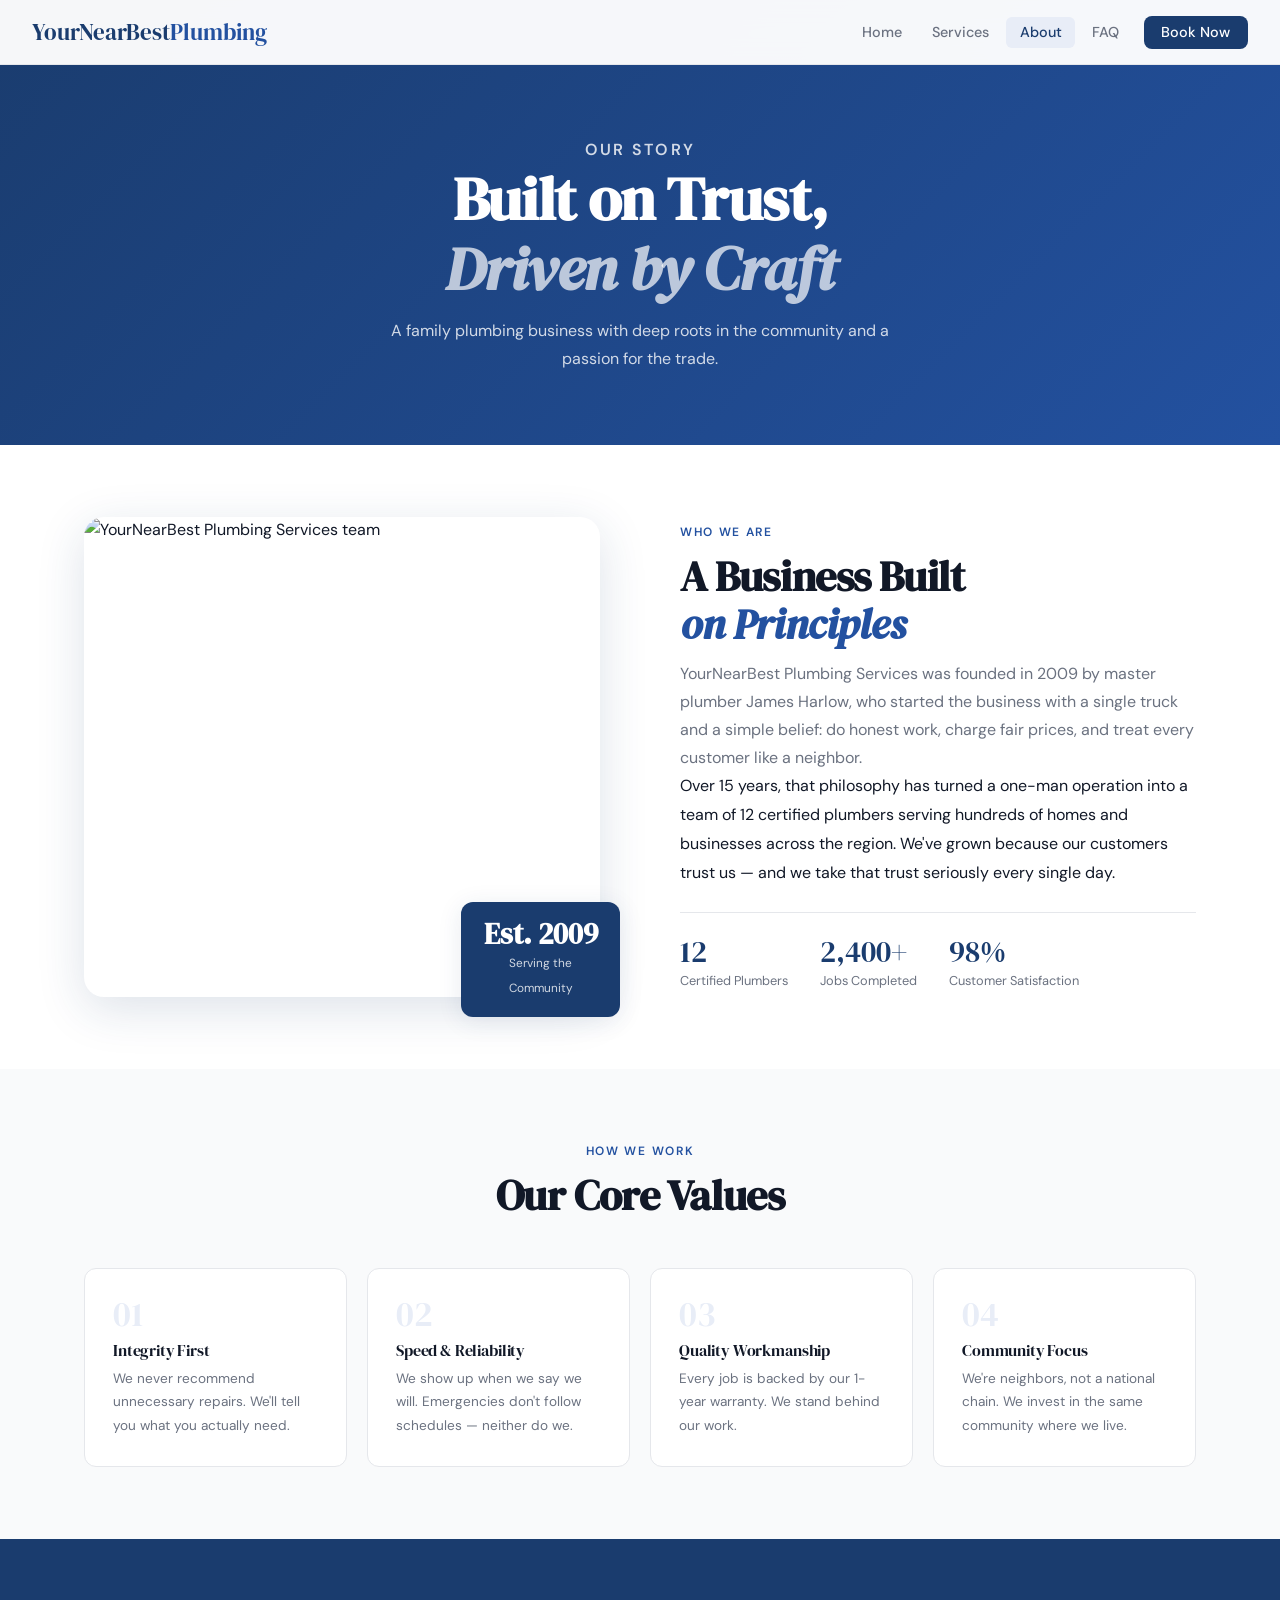
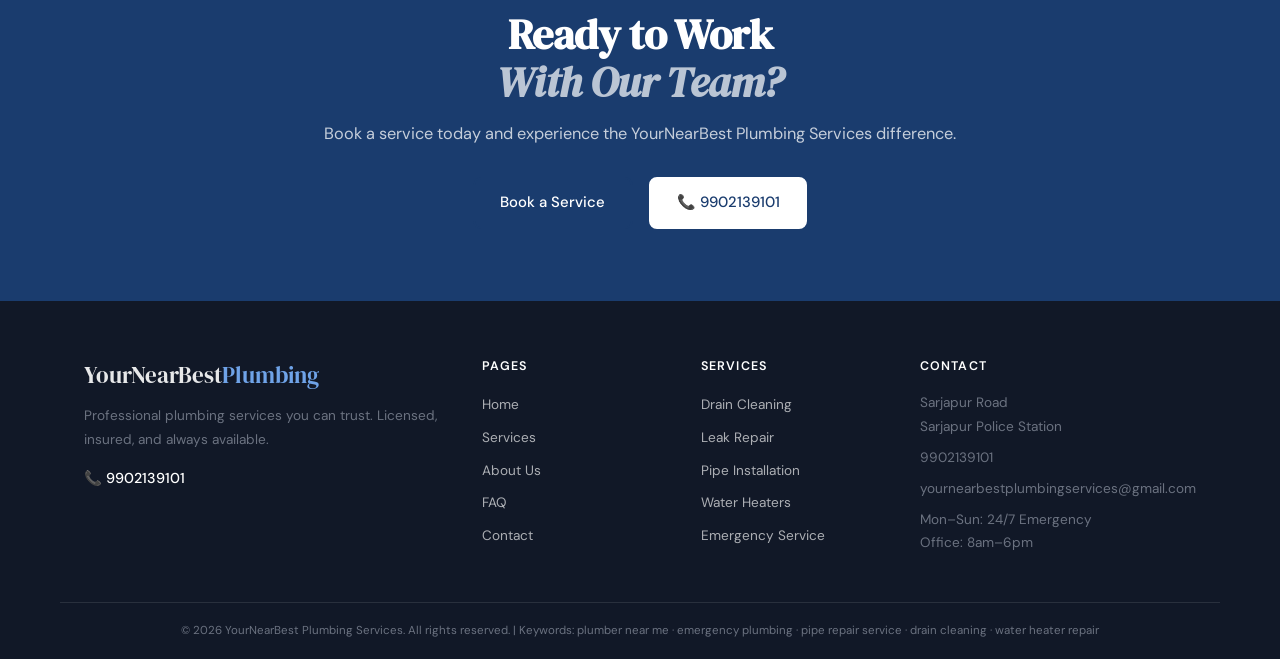
==== about.html @ a6e7dd5d "main-website-firsst-commit" ====
<!DOCTYPE html>
<html lang="en">
<head>
  <meta charset="UTF-8" />
  <meta name="viewport" content="width=device-width, initial-scale=1.0" />
  <title>About Us | YourNearBest Plumbing Services</title>
  <meta name="description" content="Learn the story of YourNearBest Plumbing Services — from humble beginnings to a trusted local plumbing company with commitment to service." />
  <link rel="preconnect" href="https://fonts.googleapis.com">
  <link href="https://fonts.googleapis.com/css2?family=DM+Serif+Display:ital@0;1&family=DM+Sans:wght@300;400;500&display=swap" rel="stylesheet">
  <link rel="stylesheet" href="style.css" />
</head>
<body>
  <nav class="nav" id="nav">
    <a href="index.html" class="nav-logo">YourNearBest<span>Plumbing</span></a>
    <button class="nav-toggle" id="navToggle" aria-label="Toggle menu"><span></span><span></span><span></span></button>
    <ul class="nav-links" id="navLinks">
      <li><a href="index.html">Home</a></li>
      <li><a href="services.html">Services</a></li>
      <li><a href="about.html" class="active">About</a></li>
      <li><a href="faq.html">FAQ</a></li>
      <li><a href="contact.html" class="nav-cta">Book Now</a></li>
    </ul>
  </nav>
  <section class="page-hero">
    <div class="container">
      <p class="section-eyebrow">Our Story</p>
      <h1>Built on Trust,<br><em>Driven by Craft</em></h1>
      <p>A family plumbing business with deep roots in the community and a passion for the trade.</p>
    </div>
  </section>
  <section class="section">
    <div class="container why-us-inner">
      <div class="why-us-img">
        <img src="https://images.unsplash.com/photo-1607472586893-edb57bdc0e39?w=600&q=80" alt="YourNearBest Plumbing Services team" />
        <div class="why-us-badge">
          <strong>Est. 2009</strong>
          <span>Serving the<br>Community</span>
        </div>
      </div>
      <div class="why-us-content">
        <p class="section-eyebrow">Who We Are</p>
        <h2>A Business Built<br><em>on Principles</em></h2>
        <p class="section-sub">YourNearBest Plumbing Services was founded in 2009 by master plumber James Harlow, who started the business with a single truck and a simple belief: do honest work, charge fair prices, and treat every customer like a neighbor.</p>
        <p style="color: var(--text-muted); margin-bottom: 1.5rem; line-height: 1.8;">Over 15 years, that philosophy has turned a one-man operation into a team of 12 certified plumbers serving hundreds of homes and businesses across the region. We've grown because our customers trust us — and we take that trust seriously every single day.</p>
        <div class="about-stats">
          <div class="about-stat"><span>12</span><p>Certified Plumbers</p></div>
          <div class="about-stat"><span>2,400+</span><p>Jobs Completed</p></div>
          <div class="about-stat"><span>98%</span><p>Customer Satisfaction</p></div>
        </div>
      </div>
    </div>
  </section>
 
  <section class="section values-section">
    <div class="container">
      <div class="section-header">
        <p class="section-eyebrow">How We Work</p>
        <h2>Our Core Values</h2>
      </div>
      <div class="values-grid">
        <div class="value-card">
          <div class="value-num">01</div>
          <h3>Integrity First</h3>
          <p>We never recommend unnecessary repairs. We'll tell you what you actually need.</p>
        </div>
        <div class="value-card">
          <div class="value-num">02</div>
          <h3>Speed & Reliability</h3>
          <p>We show up when we say we will. Emergencies don't follow schedules — neither do we.</p>
        </div>
        <div class="value-card">
          <div class="value-num">03</div>
          <h3>Quality Workmanship</h3>
          <p>Every job is backed by our 1-year warranty. We stand behind our work.</p>
        </div>
        <div class="value-card">
          <div class="value-num">04</div>
          <h3>Community Focus</h3>
          <p>We're neighbors, not a national chain. We invest in the same community where we live.</p>
        </div>
      </div>
    </div>
  </section>
  <section class="cta-banner">
    <div class="container">
      <h2>Ready to Work<br><em>With Our Team?</em></h2>
      <p>Book a service today and experience the YourNearBest Plumbing Services difference.</p>
      <div class="cta-actions">
        <a href="contact.html" class="btn-primary">Book a Service</a>
        <a href="tel:+919902139101" class="btn-white">📞 9902139101</a>
      </div>
    </div>
  </section>
  <footer class="footer">
    <div class="container footer-inner">
      <div class="footer-brand">
        <a href="index.html" class="nav-logo">YourNearBest<span>Plumbing</span></a>
        <p>Professional plumbing services you can trust. Licensed, insured, and always available.</p>
        <a href="tel:+919902139101" class="footer-phone">📞 9902139101</a>
      </div>
      <div class="footer-links">
        <h4>Pages</h4>
        <ul>
          <li><a href="index.html">Home</a></li>
          <li><a href="services.html">Services</a></li>
          <li><a href="about.html">About Us</a></li>
          <li><a href="faq.html">FAQ</a></li>
          <li><a href="contact.html">Contact</a></li>
        </ul>
      </div>
      <div class="footer-links">
        <h4>Services</h4>
        <ul>
          <li><a href="services.html#drain">Drain Cleaning</a></li>
          <li><a href="services.html#leak">Leak Repair</a></li>
          <li><a href="services.html#pipe">Pipe Installation</a></li>
          <li><a href="services.html#water-heater">Water Heaters</a></li>
          <li><a href="services.html#emergency">Emergency Service</a></li>
        </ul>
      </div>
      <div class="footer-contact">
        <h4>Contact</h4>
        <p>Sarjapur Road<br>Sarjapur Police Station</p>
        <p><a href="tel:+919902139101">9902139101</a></p>
        <p><a href="mailto:yournearbestplumbingservices@gmail.com">yournearbestplumbingservices@gmail.com</a></p>
        <p>Mon–Sun: 24/7 Emergency<br>Office: 8am–6pm</p>
      </div>
    </div>
    <div class="footer-bottom">
      <p>© 2026 YourNearBest Plumbing Services. All rights reserved. | Keywords: plumber near me · emergency plumbing · pipe repair service · drain cleaning · water heater repair</p>
    </div>
  </footer>
  <script src="main.js"></script>
</body>
</html>
---- style.css ----
/* ============================================================
   FLOWRIGHT PLUMBING — style.css
   Clean, single-source. No duplicate rules.
   ============================================================ */

/* ── RESET ── */
*, *::before, *::after { box-sizing: border-box; margin: 0; padding: 0; }

/* ── TOKENS ── */
:root {
  --blue:       #1a3c6e;
  --blue-mid:   #2351a0;
  --blue-light: #e8edf7;
  --accent:     #e35b2a;
  --text:       #111827;
  --muted:      #6b7280;
  --border:     #e5e7eb;
  --white:      #ffffff;
  --off:        #f9fafb;
  --radius:     12px;
  --ease:       0.22s ease;
  --shadow:     0 4px 24px rgba(26,60,110,.10);
  --shadow-lg:  0 12px 48px rgba(26,60,110,.15);
}

/* ── BASE ── */
html { scroll-behavior: smooth; }

body {
  font-family: 'DM Sans', sans-serif;
  color: var(--text);
  background: var(--white);
  line-height: 1.6;
  -webkit-font-smoothing: antialiased;
}

img { display: block; width: 100%; height: 100%; object-fit: cover; }
a   { color: inherit; text-decoration: none; }

/* ── TYPOGRAPHY ── */
h1, h2, h3 {
  font-family: 'DM Serif Display', serif;
  line-height: 1.15;
  letter-spacing: -0.01em;
}
h1 { font-size: clamp(2.2rem, 5vw, 3.8rem); }
h2 { font-size: clamp(1.7rem, 3.5vw, 2.6rem); }
h3 { font-size: 1.15rem; font-weight: 400; }
em { font-style: italic; color: var(--blue-mid); }
p  { color: var(--muted); line-height: 1.75; }

/* ── LAYOUT ── */
.container {
  max-width: 1160px;
  margin: 0 auto;
  padding: 0 1.5rem;
}
.section { padding: 4.5rem 0; }

.section-header { text-align: center; margin-bottom: 3rem; }
.section-eyebrow {
  display: block;
  font-size: 0.75rem;
  font-weight: 600;
  letter-spacing: 0.14em;
  text-transform: uppercase;
  color: var(--blue-mid);
  margin-bottom: 0.6rem;
}
.section-sub {
  max-width: 540px;
  margin: 0.75rem auto 0;
  font-size: 1rem;
}

/* ── BUTTONS ── */
.btn-primary,
.btn-ghost,
.btn-white {
  display: inline-flex;
  align-items: center;
  gap: 0.5rem;
  padding: 0.75rem 1.6rem;
  border-radius: 8px;
  font-size: 0.93rem;
  font-weight: 500;
  font-family: 'DM Sans', sans-serif;
  cursor: pointer;
  transition: var(--ease);
  border: 2px solid transparent;
  white-space: nowrap;
  text-decoration: none;
}
.btn-primary  { background: var(--blue);    color: var(--white); border-color: var(--blue); }
.btn-primary:hover { background: var(--blue-mid); border-color: var(--blue-mid); transform: translateY(-1px); }
.btn-ghost    { background: transparent;    color: var(--blue);  border-color: var(--blue); }
.btn-ghost:hover  { background: var(--blue); color: var(--white); }
.btn-white    { background: var(--white);   color: var(--blue);  border-color: var(--white); }
.btn-white:hover  { background: var(--blue-light); color: var(--blue); }

/* ── NAV ── */
.nav {
  position: fixed;
  top: 0; left: 0; right: 0;
  z-index: 200;
  display: flex;
  align-items: center;
  justify-content: space-between;
  padding: 0.85rem 2rem;
  background: rgba(255,255,255,.96);
  backdrop-filter: blur(12px);
  border-bottom: 1px solid var(--border);
  transition: box-shadow var(--ease);
}
.nav.scrolled { box-shadow: var(--shadow); }

.nav-logo {
  font-family: 'DM Serif Display', serif;
  font-size: 1.45rem;
  color: var(--blue);
}
.nav-logo span { color: var(--blue-mid); }

.nav-links {
  list-style: none;
  display: flex;
  align-items: center;
  gap: 0.2rem;
}
.nav-links a {
  padding: 0.4rem 0.85rem;
  border-radius: 6px;
  font-size: 0.9rem;
  font-weight: 500;
  color: var(--muted);
  transition: var(--ease);
}
.nav-links a:hover,
.nav-links a.active { color: var(--blue); background: var(--blue-light); }

.nav-cta {
  background: var(--blue) !important;
  color: var(--white) !important;
  border-radius: 8px !important;
  margin-left: 0.5rem;
  padding: 0.45rem 1.1rem !important;
}
.nav-cta:hover { background: var(--blue-mid) !important; }
.nav-cta.active { background: var(--blue-mid) !important; }

.nav-toggle {
  display: none;
  flex-direction: column;
  gap: 5px;
  background: none;
  border: none;
  cursor: pointer;
  padding: 6px;
}
.nav-toggle span {
  display: block;
  width: 22px; height: 2px;
  background: var(--blue);
  border-radius: 2px;
  transition: var(--ease);
}

/* ── HERO ── */
.hero {
  display: grid;
  grid-template-columns: 1fr 1fr;
  grid-template-areas: "content image";
  align-items: center;
  gap: 4rem;
  min-height: 100vh;
  padding: 7rem 5% 4rem;
  max-width: 1300px;
  margin: 0 auto;
}
.hero-content { grid-area: content; }
.hero-image   { grid-area: image; }

.hero-eyebrow {
  display: inline-block;
  background: var(--blue-light);
  color: var(--blue-mid);
  font-size: 0.75rem;
  font-weight: 600;
  letter-spacing: 0.1em;
  text-transform: uppercase;
  padding: 0.3rem 0.8rem;
  border-radius: 100px;
  margin-bottom: 1.1rem;
}
.hero-headline { margin-bottom: 1rem; }
.hero-sub      { font-size: 1.05rem; max-width: 460px; margin-bottom: 1.75rem; }
.hero-actions  { display: flex; gap: 0.85rem; flex-wrap: wrap; margin-bottom: 2.5rem; }

.hero-stats {
  display: flex;
  align-items: center;
  gap: 1.25rem;
  padding-top: 1.75rem;
  border-top: 1px solid var(--border);
}
.stat       { display: flex; flex-direction: column; gap: 0.15rem; }
.stat-n     { font-family: 'DM Serif Display', serif; font-size: 1.7rem; color: var(--blue); line-height: 1; }
.stat-l     { font-size: 0.75rem; color: var(--muted); }
.stat-div   { width: 1px; height: 36px; background: var(--border); }

.hero-img-wrap {
  position: relative;
  border-radius: 20px;
  overflow: hidden;
  height: 520px;
  box-shadow: var(--shadow-lg);
}
.hero-badge {
  position: absolute;
  bottom: 1.25rem; left: 1.25rem;
  background: var(--white);
  border-radius: 10px;
  padding: 0.65rem 1rem;
  display: flex;
  align-items: center;
  gap: 0.5rem;
  font-size: 0.82rem;
  font-weight: 500;
  color: var(--blue);
  box-shadow: var(--shadow);
}
.hero-badge svg { color: #16a34a; }

/* ── TRUST BAR ── */
.trust-bar { background: var(--blue); padding: 0.8rem 0; }
.trust-bar-inner {
  display: flex;
  gap: 2.5rem;
  justify-content: center;
  flex-wrap: wrap;
  font-size: 0.83rem;
  font-weight: 500;
  color: rgba(255,255,255,.9);
  padding: 0 1.5rem;
}

/* ── SERVICES GRID (home preview) ── */
.services-grid {
  display: grid;
  grid-template-columns: repeat(3, 1fr);
  gap: 1.1rem;
}
.service-card {
  background: var(--white);
  border: 1px solid var(--border);
  border-radius: var(--radius);
  padding: 1.5rem;
  display: flex;
  flex-direction: column;
  gap: 0.65rem;
  color: var(--text);
  transition: var(--ease);
}
.service-card:hover { border-color: var(--blue-mid); box-shadow: var(--shadow); transform: translateY(-2px); }

.service-icon {
  width: 48px; height: 48px;
  background: var(--blue-light);
  border-radius: 10px;
  display: flex;
  align-items: center;
  justify-content: center;
  color: var(--blue-mid);
}
.service-card h3 { font-size: 1.05rem; color: var(--text); }
.service-card p  { font-size: 0.87rem; flex: 1; }
.card-link       { font-size: 0.82rem; font-weight: 500; color: var(--blue-mid); }

.service-card--accent {
  background: var(--blue);
  border-color: var(--blue);
  color: var(--white);
}
.service-card--accent h3,
.service-card--accent p    { color: rgba(255,255,255,.9); }
.service-card--accent .service-icon { background: rgba(255,255,255,.15); color: var(--white); }
.service-card--accent .card-link    { color: rgba(255,255,255,.75); }

.service-card--view-all {
  border: 2px dashed var(--border);
  align-items: center;
  justify-content: center;
  font-weight: 500;
  color: var(--blue-mid);
  font-size: 0.95rem;
  min-height: 110px;
}
.service-card--view-all:hover { border-color: var(--blue-mid); background: var(--blue-light); }

/* ── WHY US ── */
.why-us { background: var(--off); }
.why-us-inner {
  display: grid;
  grid-template-columns: 1fr 1fr;
  gap: 5rem;
  align-items: center;
}
.why-us-img { position: relative; }
.why-us-img img {
  border-radius: 20px;
  height: 480px;
  object-fit: cover;
  box-shadow: var(--shadow-lg);
  width: 100%;
}
.why-us-badge {
  position: absolute;
  bottom: -1.25rem; right: -1.25rem;
  background: var(--blue);
  color: var(--white);
  padding: 1.1rem 1.4rem;
  border-radius: var(--radius);
  text-align: center;
  box-shadow: var(--shadow);
}
.why-us-badge strong {
  display: block;
  font-family: 'DM Serif Display', serif;
  font-size: 1.8rem;
  line-height: 1;
}
.why-us-badge span { font-size: 0.74rem; opacity: .8; }

.why-list {
  list-style: none;
  display: flex;
  flex-direction: column;
  gap: 1.1rem;
  margin: 1.5rem 0 1.75rem;
}
.why-list li { display: flex; gap: 0.85rem; align-items: flex-start; }
.why-icon {
  width: 28px; height: 28px; min-width: 28px;
  background: #dcfce7;
  border-radius: 50%;
  display: flex;
  align-items: center;
  justify-content: center;
  color: #16a34a;
  margin-top: 2px;
}
.why-list li strong { display: block; color: var(--text); font-size: 0.92rem; margin-bottom: 0.15rem; }
.why-list li p      { font-size: 0.85rem; }

/* ── TESTIMONIALS ── */
.testimonials-grid {
  display: grid;
  grid-template-columns: repeat(3, 1fr);
  gap: 1.25rem;
}
.testimonial-card {
  background: var(--white);
  border: 1px solid var(--border);
  border-radius: var(--radius);
  padding: 1.75rem;
}
.stars { color: #f59e0b; font-size: 0.95rem; margin-bottom: 0.85rem; letter-spacing: 2px; }
.testimonial-card > p { font-size: 0.92rem; font-style: italic; color: var(--text); margin-bottom: 1.25rem; }
.testimonial-author { display: flex; align-items: center; gap: 0.65rem; }
.author-avatar {
  width: 38px; height: 38px; min-width: 38px;
  background: var(--blue-light);
  border-radius: 50%;
  display: flex; align-items: center; justify-content: center;
  font-size: 0.72rem; font-weight: 600; color: var(--blue-mid);
}
.testimonial-author strong { display: block; font-size: 0.87rem; color: var(--text); }
.testimonial-author span   { font-size: 0.75rem; color: var(--muted); }

/* ── CTA BANNER ── */
.cta-banner {
  background: var(--blue);
  color: var(--white);
  padding: 4.5rem 1.5rem;
  text-align: center;
}
.cta-banner h2  { color: var(--white); margin-bottom: 0.85rem; }
.cta-banner em  { color: rgba(255,255,255,.7); }
.cta-banner > .container > p { color: rgba(255,255,255,.75); margin-bottom: 1.75rem; font-size: 1.02rem; }
.cta-actions { display: flex; gap: 1rem; justify-content: center; flex-wrap: wrap; }

/* ── MAP / LOCATION ── */
.map-wrap {
  border-radius: var(--radius);
  overflow: hidden;
  box-shadow: var(--shadow);
  margin-bottom: 1.25rem;
}
.service-areas {
  display: flex; gap: 0.6rem; flex-wrap: wrap; align-items: center;
  font-size: 0.85rem;
}
.service-areas strong { color: var(--text); }
.service-areas span {
  background: var(--blue-light);
  color: var(--blue-mid);
  padding: 0.2rem 0.65rem;
  border-radius: 100px;
  font-size: 0.77rem;
  font-weight: 500;
}

/* ── FOOTER ── */
.footer { background: var(--text); color: rgba(255,255,255,.65); padding: 3.5rem 0 0; }
.footer-inner {
  display: grid;
  grid-template-columns: 2fr 1fr 1fr 1.5fr;
  gap: 2.5rem;
  padding-bottom: 2.5rem;
  border-bottom: 1px solid rgba(255,255,255,.1);
}
.footer .nav-logo { color: rgba(255,255,255,.9); margin-bottom: 0.65rem; display: block; }
.footer .nav-logo span { color: #6fa3e8; }
.footer-brand p { font-size: 0.85rem; margin-bottom: 0.85rem; }
.footer-phone { color: var(--white); font-weight: 500; font-size: 0.9rem; }

.footer-links h4,
.footer-contact h4 {
  color: var(--white);
  font-size: 0.78rem;
  font-weight: 600;
  letter-spacing: 0.09em;
  text-transform: uppercase;
  margin-bottom: 0.9rem;
}
.footer-links ul { list-style: none; display: flex; flex-direction: column; gap: 0.45rem; }
.footer-links ul a { font-size: 0.85rem; transition: var(--ease); }
.footer-links ul a:hover { color: var(--white); }
.footer-contact p   { font-size: 0.85rem; margin-bottom: 0.45rem; }
.footer-contact a:hover { color: var(--white); }

.footer-bottom {
  padding: 1.1rem 1.5rem;
  text-align: center;
  font-size: 0.72rem;
  max-width: 1160px;
  margin: 0 auto;
}

/* ── PAGE HERO (inner pages) ── */
.page-hero {
  padding: 8.5rem 1.5rem 4.5rem;
  background: linear-gradient(135deg, var(--blue) 0%, var(--blue-mid) 100%);
  text-align: center;
}
.page-hero .section-eyebrow { color: rgba(255,255,255,.65); }
.page-hero h1  { color: var(--white); margin-bottom: 0.85rem; }
.page-hero em  { color: rgba(255,255,255,.7); }
.page-hero > .container > p { color: rgba(255,255,255,.8); font-size: 1rem; max-width: 520px; margin: 0 auto; }

/* ── SERVICES PAGE (full listings) ── */
.service-full {
  display: grid;
  grid-template-columns: 1fr 1fr;
  gap: 4.5rem;
  align-items: center;
  padding: 4rem 0;
  border-bottom: 1px solid var(--border);
}
.service-full:last-child { border-bottom: none; }
.service-full--reverse { direction: rtl; }
.service-full--reverse > * { direction: ltr; }

.service-full-img {
  border-radius: var(--radius);
  overflow: hidden;
  height: 360px;
  box-shadow: var(--shadow);
}
.service-number {
  font-family: 'DM Serif Display', serif;
  font-size: 3rem;
  color: var(--blue-light);
  line-height: 1;
  margin-bottom: 0.4rem;
}
.service-full-content h2 { margin-bottom: 0.85rem; }
.service-full-content > p { margin-bottom: 1.25rem; }

.service-features {
  list-style: none;
  display: grid;
  grid-template-columns: 1fr 1fr;
  gap: 0.45rem;
  margin-bottom: 1.75rem;
}
.service-features li {
  font-size: 0.85rem;
  color: var(--muted);
  padding-left: 1.1rem;
  position: relative;
}
.service-features li::before { content: '✓'; position: absolute; left: 0; color: var(--blue-mid); font-weight: 700; }

.pricing-note { background: var(--blue-light); }
.pricing-note-inner {
  display: flex;
  align-items: center;
  justify-content: space-between;
  gap: 2rem;
  flex-wrap: wrap;
}
.pricing-note-inner h2 { margin-bottom: 0.4rem; }

/* ── ABOUT PAGE ── */
.about-stats {
  display: flex;
  gap: 2rem;
  margin-top: 1.5rem;
  padding-top: 1.5rem;
  border-top: 1px solid var(--border);
}
.about-stat span {
  display: block;
  font-family: 'DM Serif Display', serif;
  font-size: 1.9rem;
  color: var(--blue);
  line-height: 1;
  margin-bottom: 0.2rem;
}
.about-stat p { font-size: 0.8rem; }

/* Timeline */
.history-section { background: var(--off); }
.timeline { position: relative; padding-left: 2rem; }
.timeline::before {
  content: '';
  position: absolute;
  left: 0; top: 0; bottom: 0;
  width: 2px;
  background: var(--border);
}
.timeline-item {
  position: relative;
  display: grid;
  grid-template-columns: 90px 1fr;
  gap: 1.75rem;
  padding-bottom: 2.5rem;
  align-items: start;
}
.timeline-item:last-child { padding-bottom: 0; }
.timeline-marker { text-align: right; padding-right: 1rem; position: relative; }
.timeline-marker::after {
  content: '';
  position: absolute;
  right: -2.35rem; top: 0.35rem;
  width: 11px; height: 11px;
  background: var(--blue-mid);
  border-radius: 50%;
  border: 3px solid var(--off);
  box-shadow: 0 0 0 2px var(--blue-mid);
}
.timeline-marker span {
  font-family: 'DM Serif Display', serif;
  font-size: 0.95rem;
  color: var(--blue-mid);
}
.timeline-content h3 { font-size: 1.05rem; color: var(--text); margin-bottom: 0.4rem; }
.timeline-content p  { font-size: 0.87rem; }
.timeline-content em { color: var(--muted); }

/* Team */
.team-grid {
  display: grid;
  grid-template-columns: repeat(4, 1fr);
  gap: 1.25rem;
}
.team-card {
  background: var(--white);
  border: 1px solid var(--border);
  border-radius: var(--radius);
  padding: 1.5rem;
  text-align: center;
}
.team-avatar {
  width: 60px; height: 60px;
  background: var(--blue-light);
  border-radius: 50%;
  display: flex; align-items: center; justify-content: center;
  font-size: 0.95rem; font-weight: 600; color: var(--blue-mid);
  margin: 0 auto 0.85rem;
}
.team-card h3   { font-size: 0.98rem; margin-bottom: 0.2rem; }
.team-role      { font-size: 0.75rem; color: var(--blue-mid); font-weight: 500; margin-bottom: 0.6rem; display: block; }
.team-card p    { font-size: 0.83rem; }

/* Values */
.values-section { background: var(--off); }
.values-grid {
  display: grid;
  grid-template-columns: repeat(4, 1fr);
  gap: 1.25rem;
}
.value-card {
  background: var(--white);
  border: 1px solid var(--border);
  border-radius: var(--radius);
  padding: 1.75rem;
}
.value-num {
  font-family: 'DM Serif Display', serif;
  font-size: 2.2rem;
  color: var(--blue-light);
  line-height: 1;
  margin-bottom: 0.65rem;
}
.value-card h3 { font-size: 0.97rem; color: var(--text); margin-bottom: 0.4rem; }
.value-card p  { font-size: 0.85rem; }

/* ── FAQ PAGE ── */
.faq-container { max-width: 780px; }
.faq-category  { margin-bottom: 2.75rem; }
.faq-cat-title {
  font-size: 0.78rem;
  font-weight: 700;
  text-transform: uppercase;
  letter-spacing: 0.1em;
  color: var(--blue-mid);
  margin-bottom: 0.85rem;
  padding-bottom: 0.5rem;
  border-bottom: 2px solid var(--blue-light);
}
.faq-list { display: flex; flex-direction: column; }
.faq-item { border-bottom: 1px solid var(--border); }

.faq-q {
  width: 100%;
  text-align: left;
  background: none;
  border: none;
  padding: 1.1rem 2.5rem 1.1rem 0;
  font-family: 'DM Sans', sans-serif;
  font-size: 0.95rem;
  font-weight: 500;
  color: var(--text);
  cursor: pointer;
  position: relative;
  transition: color var(--ease);
}
.faq-q:hover { color: var(--blue-mid); }
.faq-q::after {
  content: '+';
  position: absolute;
  right: 0; top: 50%;
  transform: translateY(-50%);
  font-size: 1.4rem;
  font-weight: 300;
  color: var(--blue-mid);
}
.faq-q[aria-expanded="true"]::after { content: '−'; }

.faq-a { display: none; padding: 0 0 1.1rem; }
.faq-a.open { display: block; }
.faq-a p { font-size: 0.9rem; }

/* ── CONTACT PAGE ── */
.contact-section { padding-top: 3rem; }
.contact-inner {
  display: grid;
  grid-template-columns: 1fr 1.5fr;
  gap: 3.5rem;
  align-items: start;
}

.contact-info h2 { margin-bottom: 1.75rem; }
.contact-item {
  display: flex;
  gap: 0.9rem;
  align-items: flex-start;
  margin-bottom: 1.3rem;
}
.contact-icon { font-size: 1.15rem; margin-top: 1px; }
.contact-item strong {
  display: block;
  font-size: 0.72rem;
  text-transform: uppercase;
  letter-spacing: 0.09em;
  color: var(--muted);
  margin-bottom: 0.15rem;
}
.contact-item a,
.contact-item span { font-size: 0.92rem; color: var(--text); }
.contact-item a:hover { color: var(--blue-mid); }

.contact-map {
  border-radius: var(--radius);
  overflow: hidden;
  margin-top: 1.5rem;
  box-shadow: var(--shadow);
}
.contact-trust {
  margin-top: 1.5rem;
  display: flex;
  flex-direction: column;
  gap: 0.55rem;
}
.trust-item { display: flex; align-items: center; gap: 0.6rem; font-size: 0.87rem; color: var(--text); }
.trust-check {
  width: 22px; height: 22px; min-width: 22px;
  background: #dcfce7;
  border-radius: 50%;
  display: flex; align-items: center; justify-content: center;
  font-size: 0.7rem; color: #16a34a; font-weight: 700;
}

/* FORM WRAPPER */
.contact-form-wrap { 
  position: relative;
  background: linear-gradient(135deg, var(--blue-light) 0%, var(--white) 100%);
  padding: 2rem;
  border-radius: var(--radius);
  border: 1px solid var(--border);
}
.form-header { 
  margin-bottom: 1.75rem;
  padding-bottom: 1.25rem;
  border-bottom: 2px solid var(--blue-light);
}
.form-header h2 { 
  margin-bottom: 0.5rem;
  color: var(--blue);
}
.form-note { 
  font-size: 0.87rem;
  color: var(--muted);
  font-weight: 500;
  display: flex;
  align-items: center;
  gap: 0.4rem;
}



/* SUCCESS STATE */
.form-success {
  background: var(--off);
  border: 1px solid var(--border);
  border-radius: var(--radius);
  padding: 2.5rem 2rem;
  text-align: center;
}
.success-icon {
  width: 64px; height: 64px;
  background: #dcfce7;
  border-radius: 50%;
  display: flex; align-items: center; justify-content: center;
  font-size: 1.75rem; color: #16a34a;
  margin: 0 auto 1.25rem;
}
.form-success h3 {
  font-family: 'DM Serif Display', serif;
  font-size: 1.5rem;
  margin-bottom: 0.75rem;
  color: var(--text);
}
.form-success p { font-size: 0.9rem; margin-bottom: 0.25rem; }

/* FORM */
.booking-form {
  display: flex;
  flex-direction: column;
  gap: 1.1rem;
}
.form-row {
  display: grid;
  grid-template-columns: 1fr 1fr;
  gap: 1.1rem;
}
.form-group {
  display: flex;
  flex-direction: column;
  gap: 0.35rem;
  position: relative;
}
.form-group label {
  font-size: 0.8rem;
  font-weight: 500;
  color: var(--text);
}
.req        { color: var(--accent); }
.opt        { color: var(--muted); font-weight: 400; }
.label-hint { color: var(--muted); font-weight: 400; font-size: 0.73rem; }

.form-group input,
.form-group select,
.form-group textarea {
  width: 100%;
  padding: 0.72rem 1rem;
  border: 1.5px solid var(--border);
  border-radius: 8px;
  font-family: 'DM Sans', sans-serif;
  font-size: 0.9rem;
  color: var(--text);
  background: var(--white);
  transition: border-color var(--ease), box-shadow var(--ease);
  -webkit-appearance: none;
  appearance: none;
}
.form-group input:focus,
.form-group select:focus,
.form-group textarea:focus {
  outline: none;
  border-color: var(--blue-mid);
  box-shadow: 0 0 0 3px rgba(35,81,160,.1);
}
.form-group.has-error input,
.form-group.has-error select,
.form-group.has-error textarea {
  border-color: #ef4444;
}
.form-group textarea { resize: vertical; min-height: 100px; }

/* Select wrapper (custom arrow) */
.select-wrap { position: relative; }
.select-wrap select { padding-right: 2.25rem; cursor: pointer; }
.select-arrow {
  position: absolute;
  right: 0.75rem; top: 50%;
  transform: translateY(-50%);
  color: var(--muted);
  pointer-events: none;
}

/* Field errors */
.field-error {
  display: none;
  font-size: 0.75rem;
  color: #ef4444;
  margin-top: 0.1rem;
}
.form-group.has-error .field-error { display: block; }

/* Submit button */
.btn-submit {
  width: 100%;
  padding: 0.9rem 1.5rem;
  background: var(--blue);
  color: var(--white);
  border: none;
  border-radius: 8px;
  font-family: 'DM Sans', sans-serif;
  font-size: 1rem;
  font-weight: 500;
  cursor: pointer;
  transition: background var(--ease), transform var(--ease);
  display: flex;
  align-items: center;
  justify-content: center;
  gap: 0.5rem;
  margin-top: 0.25rem;
}
.btn-submit:hover { background: var(--blue-mid); transform: translateY(-1px); }
.btn-submit:disabled { opacity: 0.65; cursor: not-allowed; transform: none; }

@keyframes spin { to { transform: rotate(360deg); } }
.spin { animation: spin 0.8s linear infinite; }

.form-disclaimer { font-size: 0.73rem; color: var(--muted); text-align: center; }

/* Emergency strip */
.emergency-strip {
  background: var(--accent);
  color: var(--white);
  padding: 0.9rem 1.5rem;
  display: flex;
  align-items: center;
  justify-content: center;
  gap: 1rem;
  flex-wrap: wrap;
  font-size: 0.88rem;
}
.emergency-strip a {
  background: var(--white);
  color: var(--accent);
  padding: 0.35rem 0.9rem;
  border-radius: 6px;
  font-weight: 600;
  font-size: 0.85rem;
}

/* ── THANK YOU PAGE ── */
.thankyou-page {
  min-height: 80vh;
  display: flex;
  align-items: center;
  padding: 8rem 1.5rem 4rem;
}
.thankyou-inner { text-align: center; max-width: 500px; margin: 0 auto; }
.thankyou-icon {
  width: 70px; height: 70px;
  background: #dcfce7;
  border-radius: 50%;
  display: flex; align-items: center; justify-content: center;
  font-size: 1.85rem; color: #16a34a;
  margin: 0 auto 1.4rem;
}
.thankyou-inner h1 { margin-bottom: 1rem; }
.thankyou-inner p  { margin-bottom: 1rem; }

/* ══════════════════════════════════════════
   RESPONSIVE
   ══════════════════════════════════════════ */

/* Tablet landscape */
@media (max-width: 1100px) {
  .hero { gap: 3rem; padding: 7rem 4% 4rem; }
  .hero-img-wrap { height: 460px; }
  .why-us-inner { gap: 3.5rem; }
  .team-grid   { grid-template-columns: repeat(2, 1fr); }
  .values-grid { grid-template-columns: repeat(2, 1fr); }
  .footer-inner { grid-template-columns: 1fr 1fr; gap: 2rem; }
}

/* Tablet portrait + large phones */
@media (max-width: 768px) {

  /* Nav */
  .nav { padding: 0.75rem 1.25rem; }
  .nav-toggle { display: flex; }
  .nav-links {
    display: none;
    position: absolute;
    top: 100%; left: 0; right: 0;
    background: var(--white);
    flex-direction: column;
    padding: 0.75rem;
    border-bottom: 1px solid var(--border);
    box-shadow: var(--shadow);
    gap: 0.15rem;
    z-index: 200;
  }
  .nav-links.open  { display: flex; }
  .nav-links a     { display: block; padding: 0.6rem 1rem; border-radius: 6px; }
  .nav-cta         { margin-left: 0 !important; text-align: center; }

  /* Hero — image on top, text below */
  .hero {
    grid-template-columns: 1fr;
    grid-template-areas: "image" "content";
    min-height: auto;
    padding: 6rem 1.25rem 3rem;
    gap: 1.75rem;
    max-width: 100%;
  }
  .hero-img-wrap  { height: 280px; }
  .hero-sub       { max-width: 100%; }
  .hero-stats     { gap: 0.85rem; padding-top: 1.25rem; flex-wrap: wrap; }
  .stat-div       { height: 28px; }

  /* Sections */
  .section { padding: 3rem 0; }
  .section-header { margin-bottom: 2rem; }

  /* Grids → single column */
  .services-grid,
  .testimonials-grid { grid-template-columns: 1fr; }

  .why-us-inner { grid-template-columns: 1fr; gap: 2.5rem; }
  .why-us-img img { height: 320px; }
  .why-us-badge { right: 0; bottom: -1rem; }

  /* Services page */
  .service-full { grid-template-columns: 1fr; gap: 1.75rem; padding: 2.5rem 0; }
  .service-full--reverse { direction: ltr; }
  .service-full-img { height: 260px; }
  .service-features { grid-template-columns: 1fr; }

  /* About */
  .team-grid   { grid-template-columns: repeat(2, 1fr); }
  .values-grid { grid-template-columns: 1fr 1fr; }
  .about-stats { flex-wrap: wrap; gap: 1rem; }
  .timeline-item { grid-template-columns: 70px 1fr; gap: 1rem; }

  /* Contact */
  .contact-inner { grid-template-columns: 1fr; gap: 2rem; }
  .form-row      { grid-template-columns: 1fr; }
  .contact-section { padding-top: 2rem; }

  /* Trust bar */
  .trust-bar-inner { gap: 0.6rem; flex-direction: column; text-align: center; }

  /* Footer */
  .footer-inner { grid-template-columns: 1fr 1fr; gap: 1.5rem; }
  .pricing-note-inner { flex-direction: column; text-align: center; }

  /* CTA */
  .cta-banner { padding: 3rem 1.25rem; }
}

/* Small phones */
@media (max-width: 480px) {
  .hero    { padding: 5.5rem 1rem 2.5rem; }
  .hero-img-wrap { height: 240px; }
  .hero-actions  { flex-direction: column; }
  .hero-actions a { width: 100%; justify-content: center; text-align: center; }

  .service-card,
  .testimonial-card,
  .team-card,
  .value-card { padding: 1.1rem; }

  .team-grid   { grid-template-columns: 1fr; }
  .values-grid { grid-template-columns: 1fr; }
  .footer-inner { grid-template-columns: 1fr; }

  .service-full-img { height: 210px; }
  .about-stats { flex-direction: column; }

  .emergency-strip { flex-direction: column; text-align: center; gap: 0.6rem; }

  .cta-actions { flex-direction: column; align-items: center; }
  .cta-actions a { width: 100%; max-width: 300px; justify-content: center; }
}
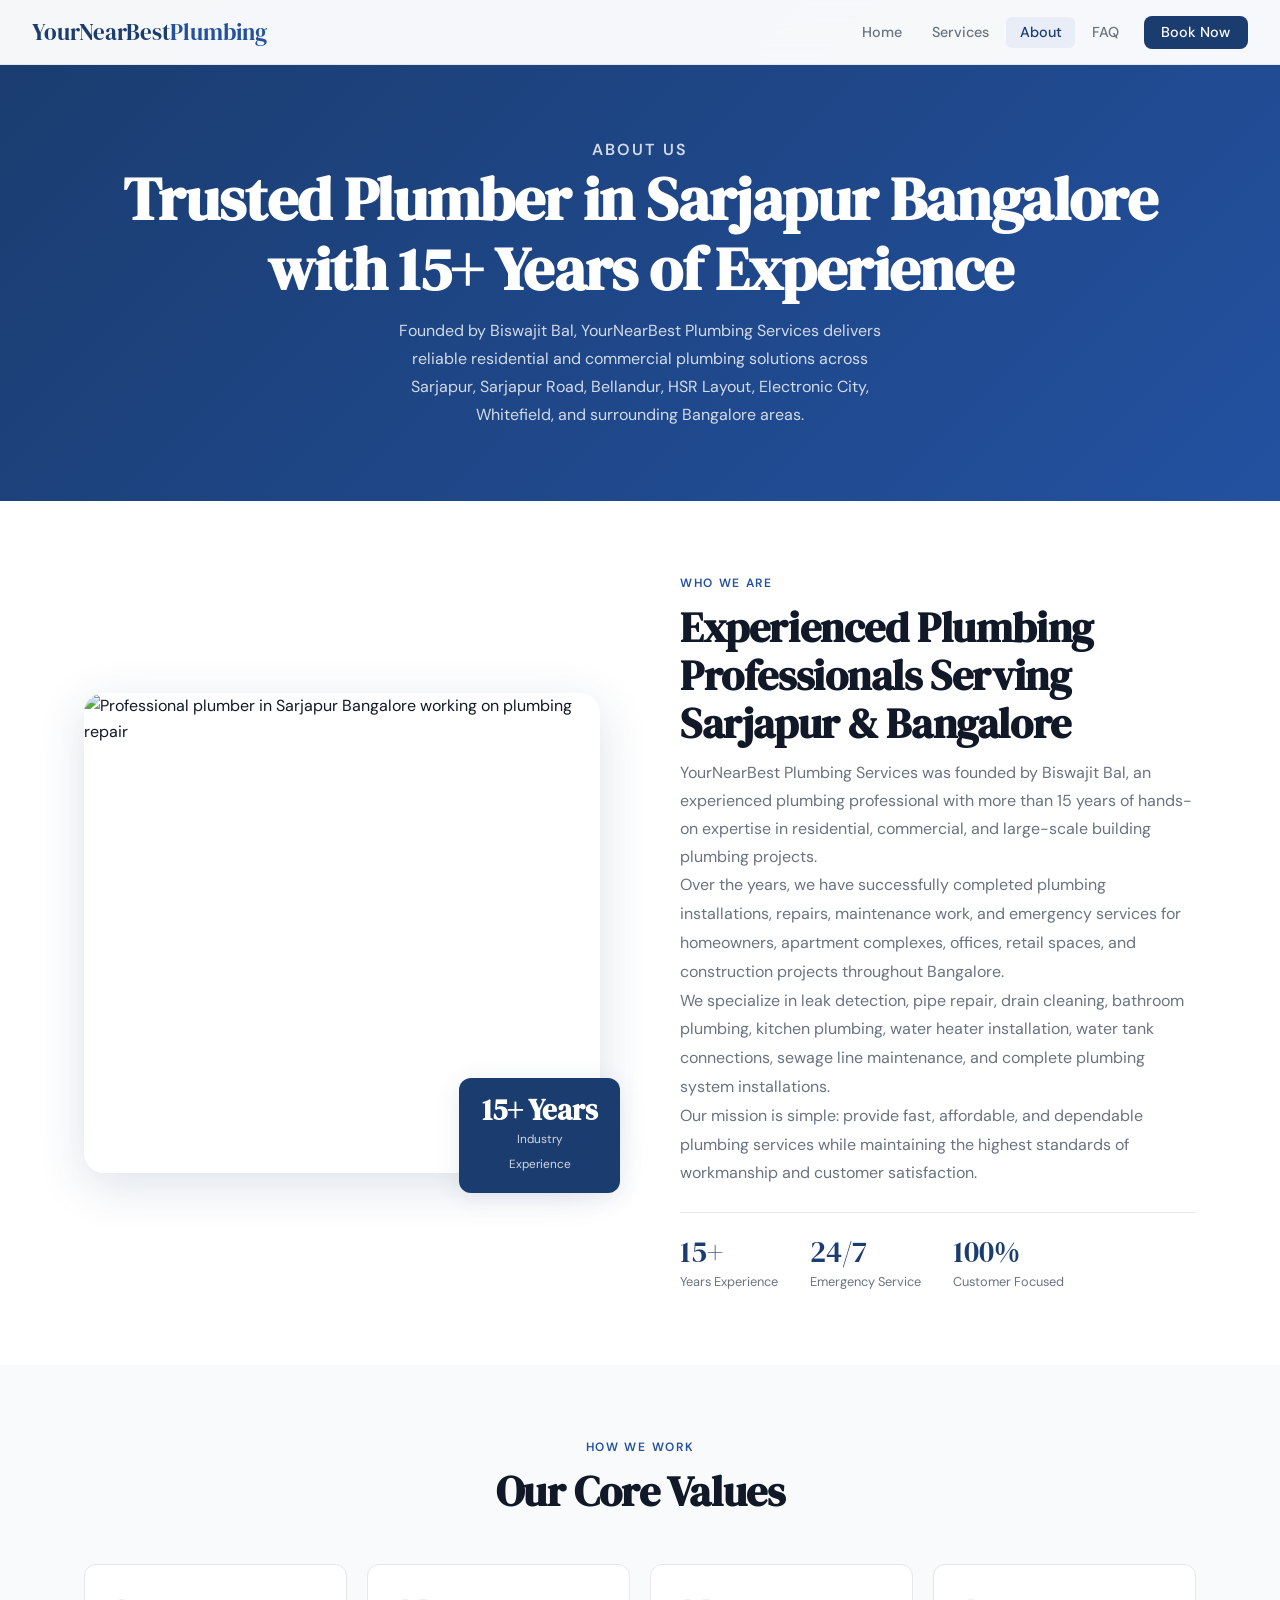
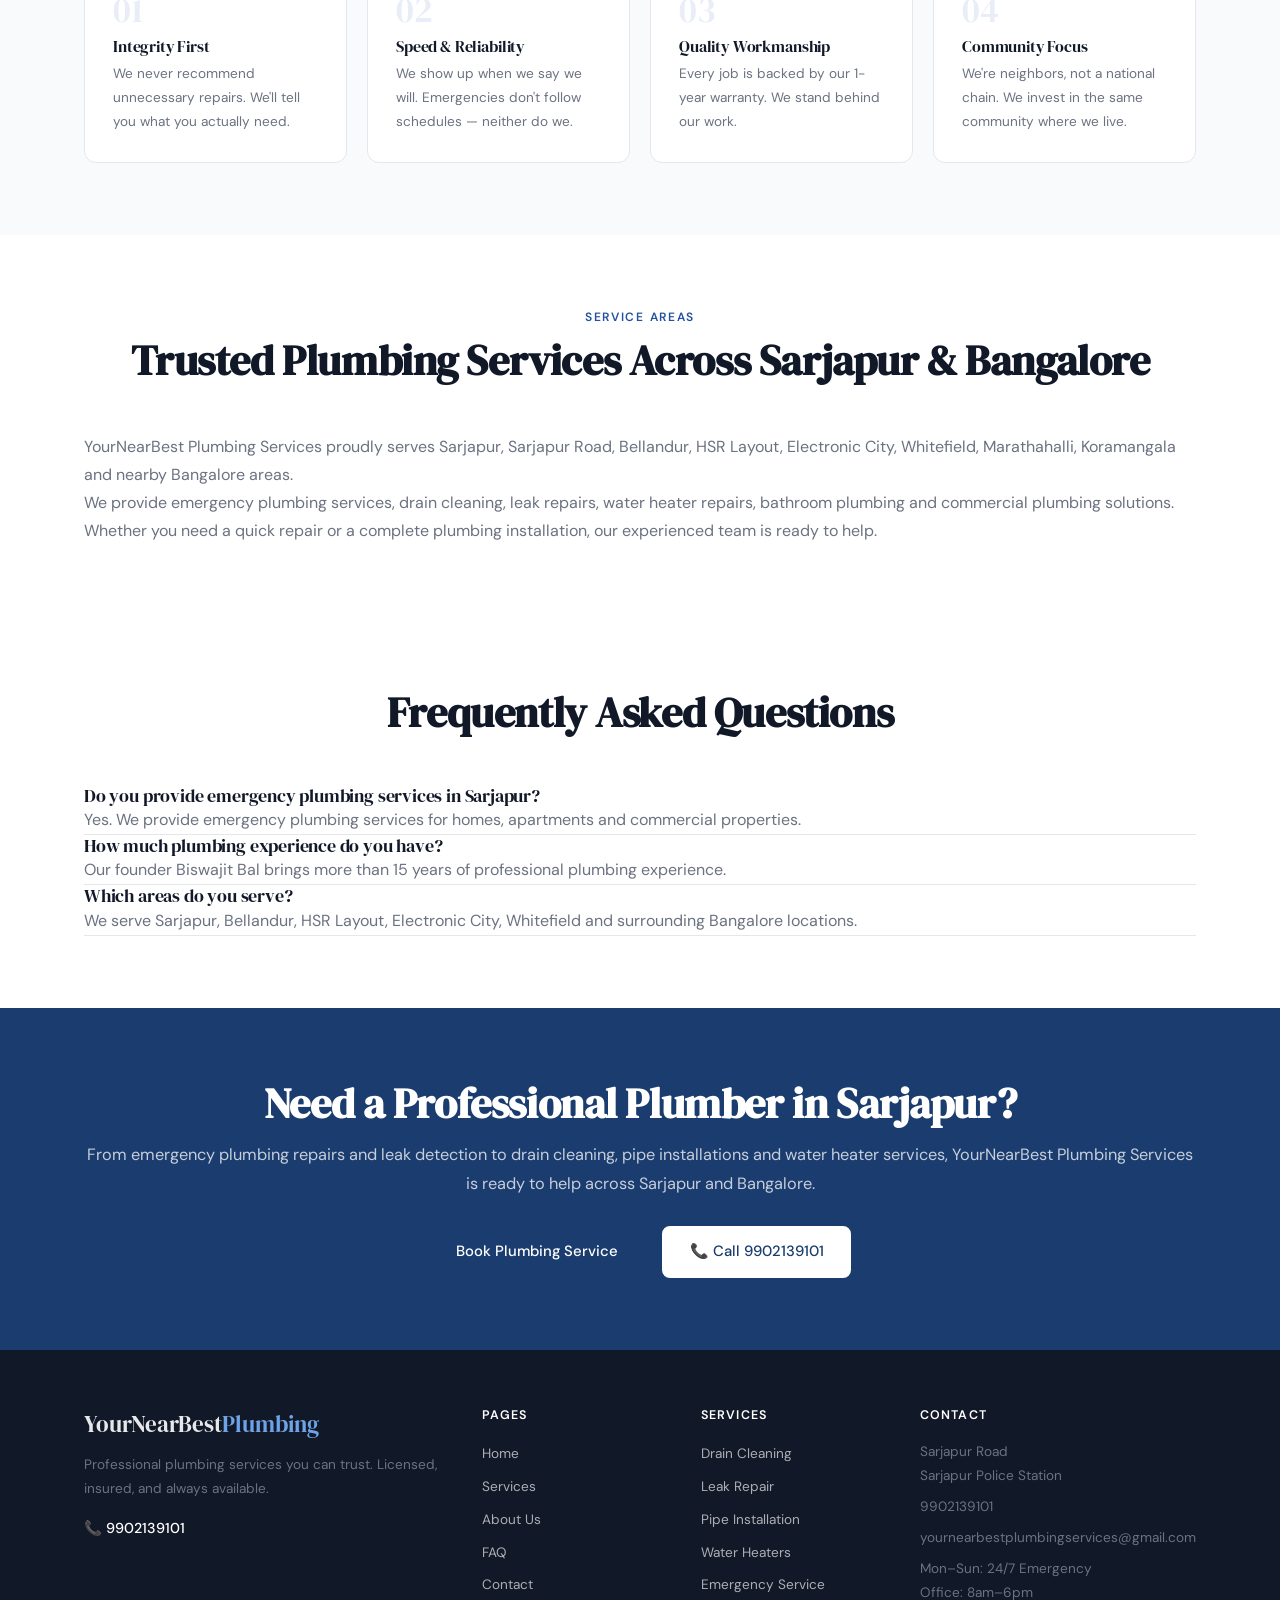
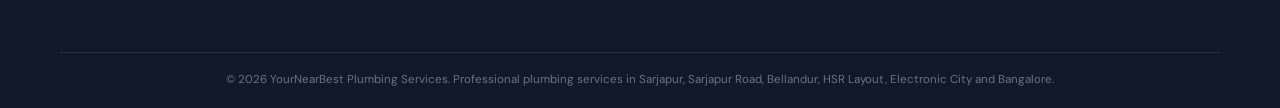
==== commit 0683a043: "SEO optimisation" ====
--- a/about.html
+++ b/about.html
@@ -3,8 +3,16 @@
 <head>
   <meta charset="UTF-8" />
   <meta name="viewport" content="width=device-width, initial-scale=1.0" />
-  <title>About Us | YourNearBest Plumbing Services</title>
-  <meta name="description" content="Learn the story of YourNearBest Plumbing Services — from humble beginnings to a trusted local plumbing company with commitment to service." />
+  <title>Plumber in Sarjapur Bangalore | 15+ Years Experience | YourNearBest Plumbing Services</title>
+  <meta name="description"
+  content="Trusted plumber in Sarjapur Bangalore with 15+ years of experience. Emergency plumbing, leak repairs, drain cleaning, water heater repair, bathroom plumbing and commercial plumbing services." />  <link rel="canonical" href="https://yournearbestplumbingservices.com/about.html" />
+  <meta name="keywords" content="plumber in Sarjapur, plumber Sarjapur Road, emergency plumber Bangalore, drain cleaning Sarjapur, leak repair Sarjapur, pipe repair Bangalore, plumbing services Sarjapur, water heater repair Bangalore" />
+  <meta property="og:title" content="Plumber in Sarjapur Bangalore | 15+ Years Experience" />
+<meta property="og:description" content="Professional plumbing services in Sarjapur and Bangalore." />
+<meta property="og:image" content="https://yournearbestplumbingservices.com/images/plumber-og.jpg" />
+<meta property="og:site_name" content="YourNearBest Plumbing Services" />
+<meta property="og:url" content="https://yournearbestplumbingservices.com/about.html" />
+<meta property="og:type" content="website" />
   <link rel="preconnect" href="https://fonts.googleapis.com">
   <link href="https://fonts.googleapis.com/css2?family=DM+Serif+Display:ital@0;1&family=DM+Sans:wght@300;400;500&display=swap" rel="stylesheet">
   <link rel="stylesheet" href="style.css" />
@@ -23,30 +31,81 @@
   </nav>
   <section class="page-hero">
     <div class="container">
-      <p class="section-eyebrow">Our Story</p>
-      <h1>Built on Trust,<br><em>Driven by Craft</em></h1>
-      <p>A family plumbing business with deep roots in the community and a passion for the trade.</p>
+      <p class="section-eyebrow">About Us</p>
+      <h1>Trusted Plumber in Sarjapur Bangalore with 15+ Years of Experience</h1>
+      <p>
+        Founded by Biswajit Bal, YourNearBest Plumbing Services delivers
+        reliable residential and commercial plumbing solutions across
+        Sarjapur, Sarjapur Road, Bellandur, HSR Layout, Electronic City,
+        Whitefield, and surrounding Bangalore areas.
+      </p>
     </div>
   </section>
   <section class="section">
     <div class="container why-us-inner">
+  
       <div class="why-us-img">
-        <img src="https://images.unsplash.com/photo-1607472586893-edb57bdc0e39?w=600&q=80" alt="YourNearBest Plumbing Services team" />
+        <img
+          src="https://images.unsplash.com/photo-1607472586893-edb57bdc0e39?w=800&q=80"
+          alt="Professional plumber in Sarjapur Bangalore working on plumbing repair"
+        />
+  
         <div class="why-us-badge">
-          <strong>Est. 2009</strong>
-          <span>Serving the<br>Community</span>
-        </div>
-      </div>
+          <strong>15+ Years</strong>
+          <span>Industry<br>Experience</span>
+        </div>
+      </div>
+  
       <div class="why-us-content">
+  
         <p class="section-eyebrow">Who We Are</p>
-        <h2>A Business Built<br><em>on Principles</em></h2>
-        <p class="section-sub">YourNearBest Plumbing Services was founded in 2009 by master plumber James Harlow, who started the business with a single truck and a simple belief: do honest work, charge fair prices, and treat every customer like a neighbor.</p>
-        <p style="color: var(--text-muted); margin-bottom: 1.5rem; line-height: 1.8;">Over 15 years, that philosophy has turned a one-man operation into a team of 12 certified plumbers serving hundreds of homes and businesses across the region. We've grown because our customers trust us — and we take that trust seriously every single day.</p>
+  
+        <h2>Experienced Plumbing Professionals Serving Sarjapur & Bangalore</h2>
+  
+        <p class="section-sub">
+          YourNearBest Plumbing Services was founded by Biswajit Bal,
+          an experienced plumbing professional with more than 15 years
+          of hands-on expertise in residential, commercial, and large-scale
+          building plumbing projects.
+        </p>
+  
+        <p style="line-height:1.8;">
+          Over the years, we have successfully completed plumbing installations,
+          repairs, maintenance work, and emergency services for homeowners,
+          apartment complexes, offices, retail spaces, and construction projects
+          throughout Bangalore.
+        </p>
+  
+        <p style="line-height:1.8;">
+          We specialize in leak detection, pipe repair, drain cleaning,
+          bathroom plumbing, kitchen plumbing, water heater installation,
+          water tank connections, sewage line maintenance, and complete
+          plumbing system installations.
+        </p>
+  
+        <p style="line-height:1.8;">
+          Our mission is simple: provide fast, affordable, and dependable
+          plumbing services while maintaining the highest standards of
+          workmanship and customer satisfaction.
+        </p>
+  
         <div class="about-stats">
-          <div class="about-stat"><span>12</span><p>Certified Plumbers</p></div>
-          <div class="about-stat"><span>2,400+</span><p>Jobs Completed</p></div>
-          <div class="about-stat"><span>98%</span><p>Customer Satisfaction</p></div>
-        </div>
+          <div class="about-stat">
+            <span>15+</span>
+            <p>Years Experience</p>
+          </div>
+  
+          <div class="about-stat">
+            <span>24/7</span>
+            <p>Emergency Service</p>
+          </div>
+  
+          <div class="about-stat">
+            <span>100%</span>
+            <p>Customer Focused</p>
+          </div>
+        </div>
+  
       </div>
     </div>
   </section>
@@ -81,14 +140,83 @@
       </div>
     </div>
   </section>
+
+  <section class="section">
+    <div class="container">
+      <div class="section-header">
+        <p class="section-eyebrow">Service Areas</p>
+        <h2>Trusted Plumbing Services Across Sarjapur & Bangalore</h2>
+      </div>
+  
+      <p>
+        YourNearBest Plumbing Services proudly serves Sarjapur,
+        Sarjapur Road, Bellandur, HSR Layout, Electronic City,
+        Whitefield, Marathahalli, Koramangala and nearby Bangalore areas.
+      </p>
+  
+      <p>
+        We provide
+        <a href="services.html">emergency plumbing services</a>,
+        <a href="services.html">drain cleaning</a>,
+        <a href="services.html">leak repairs</a>,
+        <a href="services.html">water heater repairs</a>,
+        bathroom plumbing and commercial plumbing solutions.
+        </p>
+  
+      <p>
+        Whether you need a quick repair or a complete plumbing
+        installation, our experienced team is ready to help.
+      </p>
+  
+    </div>
+  </section>
+
+  <section class="section">
+    <div class="container">
+  
+      <div class="section-header">
+        <h2>Frequently Asked Questions</h2>
+      </div>
+  
+      <div class="faq-item">
+        <h3>Do you provide emergency plumbing services in Sarjapur?</h3>
+        <p>Yes. We provide emergency plumbing services for homes, apartments and commercial properties.</p>
+      </div>
+  
+      <div class="faq-item">
+        <h3>How much plumbing experience do you have?</h3>
+        <p>Our founder Biswajit Bal brings more than 15 years of professional plumbing experience.</p>
+      </div>
+  
+      <div class="faq-item">
+        <h3>Which areas do you serve?</h3>
+        <p>We serve Sarjapur, Bellandur, HSR Layout, Electronic City, Whitefield and surrounding Bangalore locations.</p>
+      </div>
+  
+    </div>
+  </section>
+
   <section class="cta-banner">
     <div class="container">
-      <h2>Ready to Work<br><em>With Our Team?</em></h2>
-      <p>Book a service today and experience the YourNearBest Plumbing Services difference.</p>
+  
+      <h2>Need a Professional Plumber in Sarjapur?</h2>
+  
+      <p>
+        From emergency plumbing repairs and leak detection to drain cleaning,
+        pipe installations and water heater services, YourNearBest Plumbing
+        Services is ready to help across Sarjapur and Bangalore.
+      </p>
+  
       <div class="cta-actions">
-        <a href="contact.html" class="btn-primary">Book a Service</a>
-        <a href="tel:+919902139101" class="btn-white">📞 9902139101</a>
-      </div>
+        <a href="contact.html" class="btn-primary">
+          Book Plumbing Service
+        </a>
+  
+        <a href="tel:+919902139101" class="btn-white">
+          📞 Call 9902139101
+        </a>
+      </div>
+  
     </div>
   </section>
   <footer class="footer">
@@ -127,9 +255,69 @@
       </div>
     </div>
     <div class="footer-bottom">
-      <p>© 2026 YourNearBest Plumbing Services. All rights reserved. | Keywords: plumber near me · emergency plumbing · pipe repair service · drain cleaning · water heater repair</p>
+      <p>
+        © 2026 YourNearBest Plumbing Services. Professional plumbing services in Sarjapur, Sarjapur Road, Bellandur, HSR Layout, Electronic City and Bangalore.
+        </p> 
     </div>
   </footer>
   <script src="main.js"></script>
+  <script type="application/ld+json">
+    {
+     "@context":"https://schema.org",
+     "@type":"Plumber",
+     "name":"YourNearBest Plumbing Services",
+     "founder":"Biswajit Bal",
+     "telephone":"+919902139101",
+     "email":"yournearbestplumbingservices@gmail.com",
+     "url":"https://yournearbestplumbingservices.com",
+     "address":{
+       "@type":"PostalAddress",
+       "addressLocality":"Sarjapur",
+       "addressRegion":"Karnataka",
+       "addressCountry":"IN"
+     },
+     "areaServed":[
+       "Sarjapur",
+       "Sarjapur Road",
+       "Bellandur",
+       "HSR Layout",
+       "Electronic City",
+       "Whitefield",
+       "Bangalore"
+     ]
+    }
+    </script>
+    <script type="application/ld+json">
+      {
+       "@context":"https://schema.org",
+       "@type":"FAQPage",
+       "mainEntity":[
+         {
+           "@type":"Question",
+           "name":"Do you provide emergency plumbing services in Sarjapur?",
+           "acceptedAnswer":{
+             "@type":"Answer",
+             "text":"Yes, we provide emergency plumbing services for homes, apartments and commercial properties."
+           }
+         },
+         {
+           "@type":"Question",
+           "name":"How much plumbing experience do you have?",
+           "acceptedAnswer":{
+             "@type":"Answer",
+             "text":"Our founder Biswajit Bal brings more than 15 years of professional plumbing experience."
+           }
+         },
+         {
+           "@type":"Question",
+           "name":"Which areas do you serve?",
+           "acceptedAnswer":{
+             "@type":"Answer",
+             "text":"We serve Sarjapur, Bellandur, HSR Layout, Electronic City, Whitefield and surrounding Bangalore locations."
+           }
+         }
+       ]
+      }
+      </script>
 </body>
 </html>
--- a/style.css
+++ b/style.css
@@ -377,6 +377,11 @@
 .testimonial-author strong { display: block; font-size: 0.87rem; color: var(--text); }
 .testimonial-author span   { font-size: 0.75rem; color: var(--muted); }
 
+.service-areas span {
+  background: var(--blue-light);
+  color: var(--blue-mid);
+  border-radius: 100px;
+}
 /* ── CTA BANNER ── */
 .cta-banner {
   background: var(--blue);
